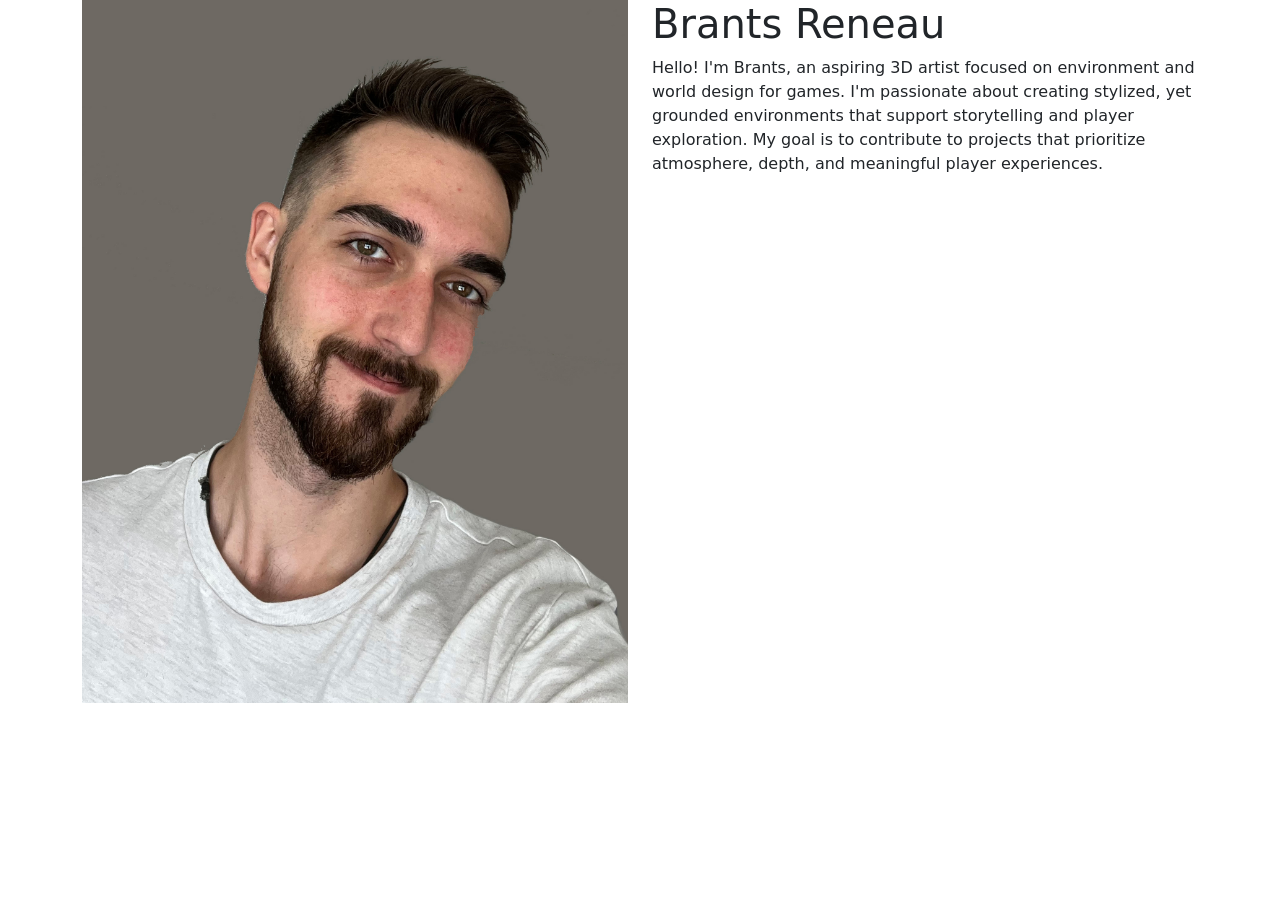
==== index.html @ c0c30247 "a a" ====
<!DOCTYPE html>

<html>

    <head>
        <meta charset='utf-8' />
        <meta name='viewport' content='width=device-width, initial-scale=1' />
        <link rel='stylesheet' href='https://cdnjs.cloudflare.com/ajax/libs/font-awesome/6.2.1/css/all.min.css' />
        <link rel='stylesheet' href='assets/css/style.css' />
        <link href="https://cdn.jsdelivr.net/npm/bootstrap@5.3.8/dist/css/bootstrap.min.css" rel="stylesheet" integrity="sha384-sRIl4kxILFvY47J16cr9ZwB07vP4J8+LH7qKQnuqkuIAvNWLzeN8tE5YBujZqJLB" crossorigin="anonymous">
    </head>

    <body>

        <div class="container">

            <div class="row">

                <div class="col-6">
                    <img src="assets/img/brants.png" alt="Photo of Brants Reneau" class="img-fluid">
                </div>
                
                <div class="col-6">

                    <h1>Brants Reneau</h1>
                    <p>Hello! I'm Brants, an aspiring 3D artist focused on environment and world design for games. 
                        I'm passionate about creating stylized, yet grounded environments that support storytelling and player exploration. 
                        My goal is to contribute to projects that prioritize atmosphere, depth, and meaningful player experiences.
                    </p>

                </div>
            </div>
        </div>
        
    </body>

    <script>
        
    </script>
    <script src="https://cdn.jsdelivr.net/npm/bootstrap@5.3.8/dist/js/bootstrap.bundle.min.js" integrity="sha384-FKyoEForCGlyvwx9Hj09JcYn3nv7wiPVlz7YYwJrWVcXK/BmnVDxM+D2scQbITxI" crossorigin="anonymous"></script>

</html>
---- assets/css/style.css ----
body {
    font-family: Arial, Helvetica, sans-serif;
}

.row.bio{
    width: 50%;
    
}
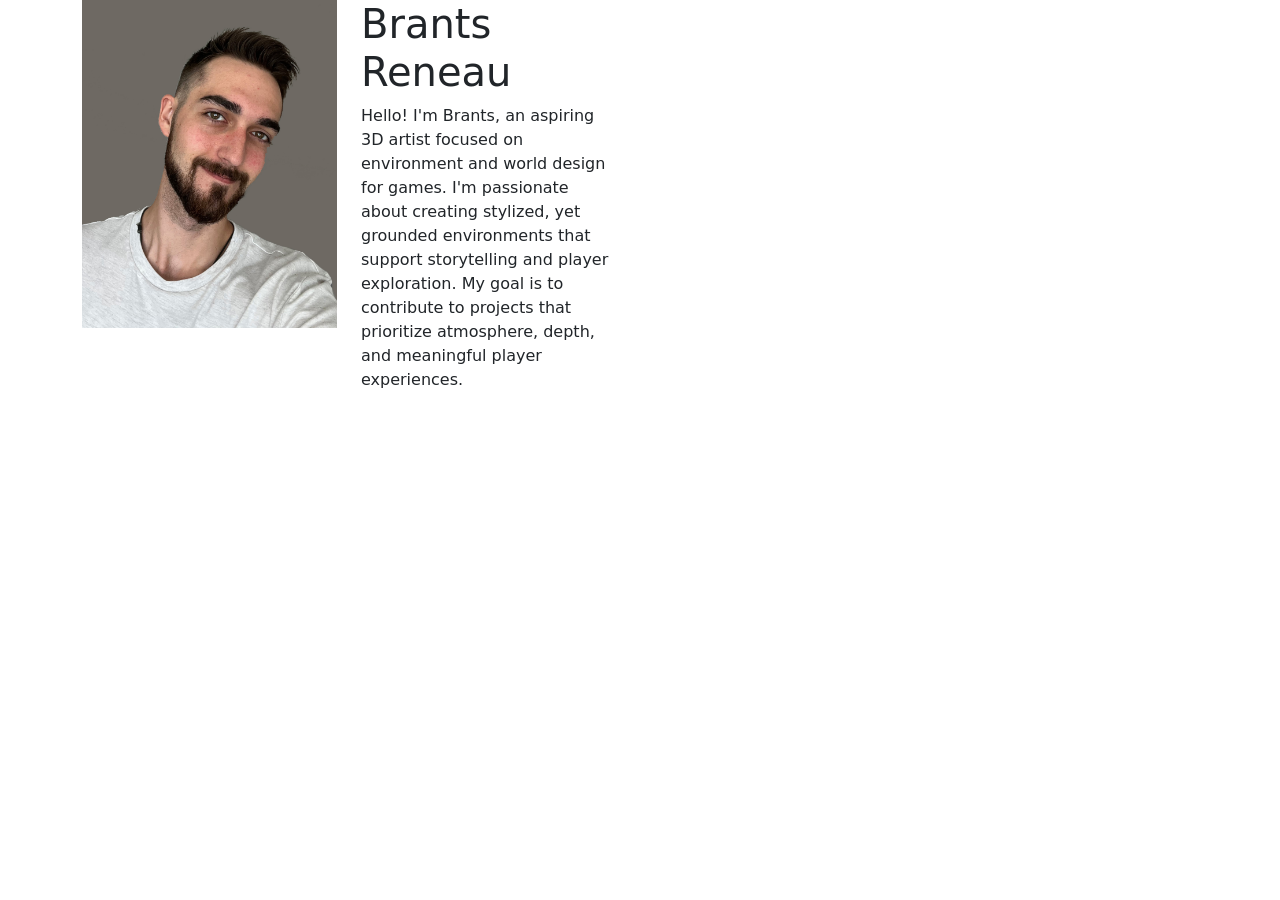
==== commit 0583b536: "b b" ====
--- a/index.html
+++ b/index.html
@@ -14,12 +14,12 @@
 
         <div class="container">
 
-            <div class="row">
+            <div class="row bio">
 
                 <div class="col-6">
                     <img src="assets/img/brants.png" alt="Photo of Brants Reneau" class="img-fluid">
                 </div>
-                
+
                 <div class="col-6">
 
                     <h1>Brants Reneau</h1>
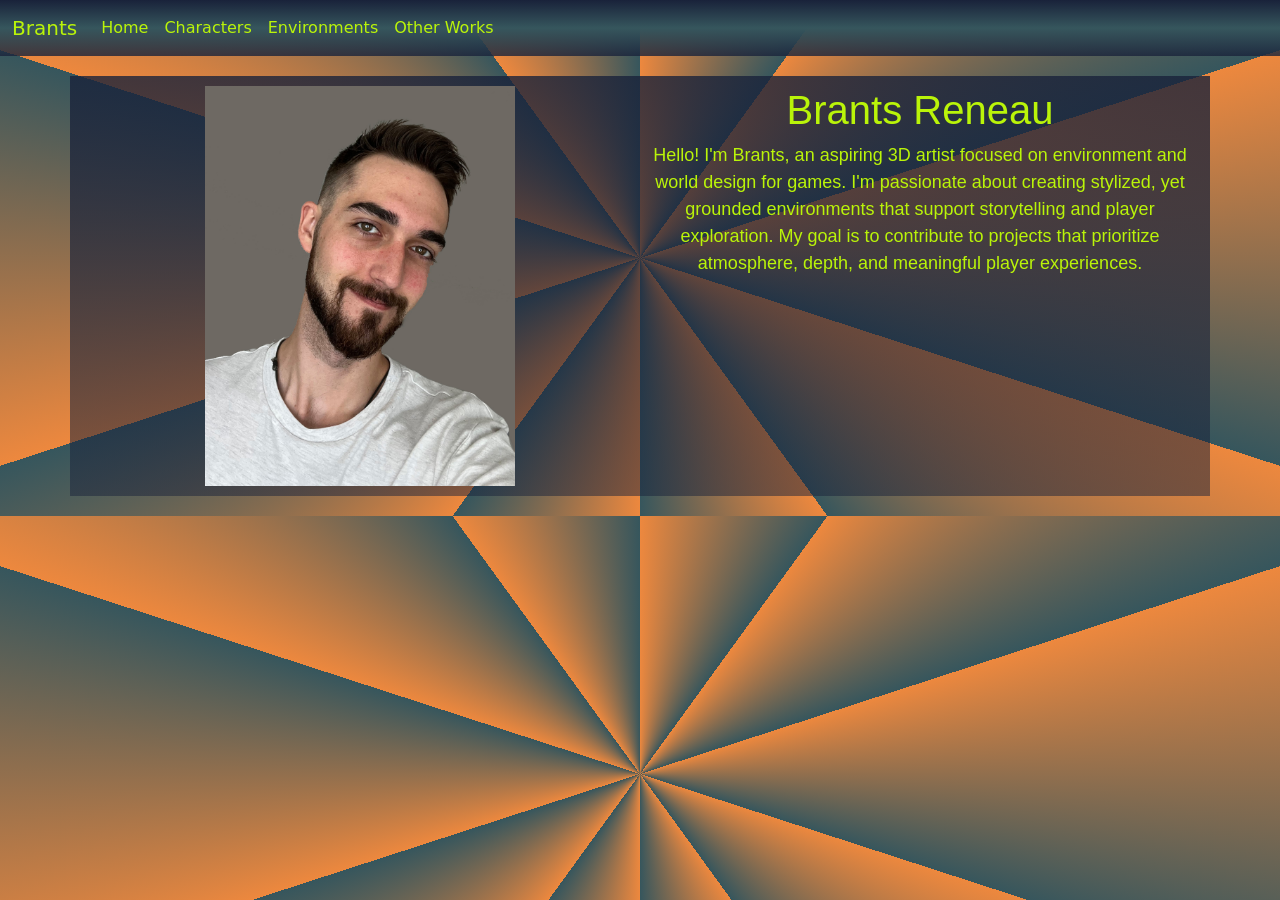
==== commit ce4785a9: "style and char page see title" ====
--- a/index.html
+++ b/index.html
@@ -2,41 +2,73 @@
 
 <html>
 
-    <head>
-        <meta charset='utf-8' />
-        <meta name='viewport' content='width=device-width, initial-scale=1' />
-        <link rel='stylesheet' href='https://cdnjs.cloudflare.com/ajax/libs/font-awesome/6.2.1/css/all.min.css' />
-        <link rel='stylesheet' href='assets/css/style.css' />
-        <link href="https://cdn.jsdelivr.net/npm/bootstrap@5.3.8/dist/css/bootstrap.min.css" rel="stylesheet" integrity="sha384-sRIl4kxILFvY47J16cr9ZwB07vP4J8+LH7qKQnuqkuIAvNWLzeN8tE5YBujZqJLB" crossorigin="anonymous">
-    </head>
+<head>
+    <meta charset='utf-8' />
+    <meta name='viewport' content='width=device-width, initial-scale=1' />
+    <link rel='stylesheet' href='https://cdnjs.cloudflare.com/ajax/libs/font-awesome/6.2.1/css/all.min.css' />
+    <link rel='stylesheet' href='assets/css/style.css' />
+    <link href="https://cdn.jsdelivr.net/npm/bootstrap@5.3.8/dist/css/bootstrap.min.css" rel="stylesheet"
+        integrity="sha384-sRIl4kxILFvY47J16cr9ZwB07vP4J8+LH7qKQnuqkuIAvNWLzeN8tE5YBujZqJLB" crossorigin="anonymous">
+</head>
 
-    <body>
+<body>
 
-        <div class="container">
-
-            <div class="row bio">
-
-                <div class="col-6">
-                    <img src="assets/img/brants.png" alt="Photo of Brants Reneau" class="img-fluid">
-                </div>
-
-                <div class="col-6">
-
-                    <h1>Brants Reneau</h1>
-                    <p>Hello! I'm Brants, an aspiring 3D artist focused on environment and world design for games. 
-                        I'm passionate about creating stylized, yet grounded environments that support storytelling and player exploration. 
-                        My goal is to contribute to projects that prioritize atmosphere, depth, and meaningful player experiences.
-                    </p>
-
-                </div>
+    <nav class="navbar navbar-expand-lg bg-characters">
+        <div class="container-fluid">
+            <a class="navbar-brand" href="index.html">Brants</a>
+            <button class="navbar-toggler" type="button" data-bs-toggle="collapse"
+                data-bs-target="#navbarSupportedContent" aria-controls="navbarSupportedContent" aria-expanded="false"
+                aria-label="Toggle navigation">
+                <span class="navbar-toggler-icon"></span>
+            </button>
+            <div class="collapse navbar-collapse" id="navbarSupportedContent">
+                <ul class="navbar-nav me-auto mb-2 mb-lg-0 nav-color">
+                    <li class="nav-item">
+                        <a class="nav-link" href="index.html">Home</a>
+                    </li>
+                    <li class="nav-item">
+                        <a class="nav-link" href="charactersPage.html">Characters</a>
+                    </li>
+                    <li class="nav-item">
+                        <a class="nav-link" href="environmentsPage.html">Environments</a>
+                    </li>
+                    <li class="nav-item">
+                        <a class="nav-link" href="otherWorksPage.html">Other Works</a>
+                    </li>
+                </ul>
             </div>
         </div>
-        
-    </body>
+    </nav>
 
-    <script>
-        
-    </script>
-    <script src="https://cdn.jsdelivr.net/npm/bootstrap@5.3.8/dist/js/bootstrap.bundle.min.js" integrity="sha384-FKyoEForCGlyvwx9Hj09JcYn3nv7wiPVlz7YYwJrWVcXK/BmnVDxM+D2scQbITxI" crossorigin="anonymous"></script>
+    <div class="container">
+
+        <div class="row bio">
+
+            <div class="col-6">
+                <img src="assets/img/brants.png" alt="Photo of Brants Reneau" class="img-fluid">
+            </div>
+
+            <div class="col-6">
+
+                <h1>Brants Reneau</h1>
+                <p>Hello! I'm Brants, an aspiring 3D artist focused on environment and world design for games.
+                    I'm passionate about creating stylized, yet grounded environments that support storytelling and
+                    player exploration.
+                    My goal is to contribute to projects that prioritize atmosphere, depth, and meaningful player
+                    experiences.
+                </p>
+
+            </div>
+        </div>
+    </div>
+
+</body>
+
+<script>
+
+</script>
+<script src="https://cdn.jsdelivr.net/npm/bootstrap@5.3.8/dist/js/bootstrap.bundle.min.js"
+    integrity="sha384-FKyoEForCGlyvwx9Hj09JcYn3nv7wiPVlz7YYwJrWVcXK/BmnVDxM+D2scQbITxI"
+    crossorigin="anonymous"></script>
 
 </html>
--- a/assets/css/style.css
+++ b/assets/css/style.css
@@ -2,7 +2,65 @@
     font-family: Arial, Helvetica, sans-serif;
 }
 
-.row.bio{
-    width: 50%;
-    
+h1 {
+    text-align: center;
+    font-family: Arial, Helvetica, sans-serif;
+    font-weight: bold;
+}
+
+p {
+    font-family: Arial, Helvetica, sans-serif;
+    font-size: 18px;
+}
+
+img{
+    max-height: 400px;
+}
+
+.row {
+    justify-content: center;
+}
+
+.col-12 {
+    display: flex;
+    text-align: center;
+    justify-content: center;
+    align-items: center;
+}
+
+.col-6 {
+    text-align: center;
+    justify-content: center;
+    align-items: center;
+}
+
+.row {
+    padding: 10px;
+}
+
+body {
+    background-image: repeating-conic-gradient(rgb(237, 136, 62) 10%, rgb(54, 86, 93) 20%);
+}
+
+.bg-characters {
+    background-image: linear-gradient(rgb(25, 34, 58), rgb(54, 86, 93), rgba(25, 34, 58, 0.8));
+}
+
+.navbar a {
+    color: rgb(186, 244, 9);
+}
+.navbar a:hover {
+    color: white;
+    font-size: 18px;
+}
+
+.nav-item {
+    color: rgb(237, 136, 62);
+}
+
+
+.container {
+    background-image:linear-gradient(rgba(25, 34, 58, 0.8), rgba(25, 34, 58, 0.5));
+    color: rgb(186, 244, 9);
+    margin: 20px;
 }
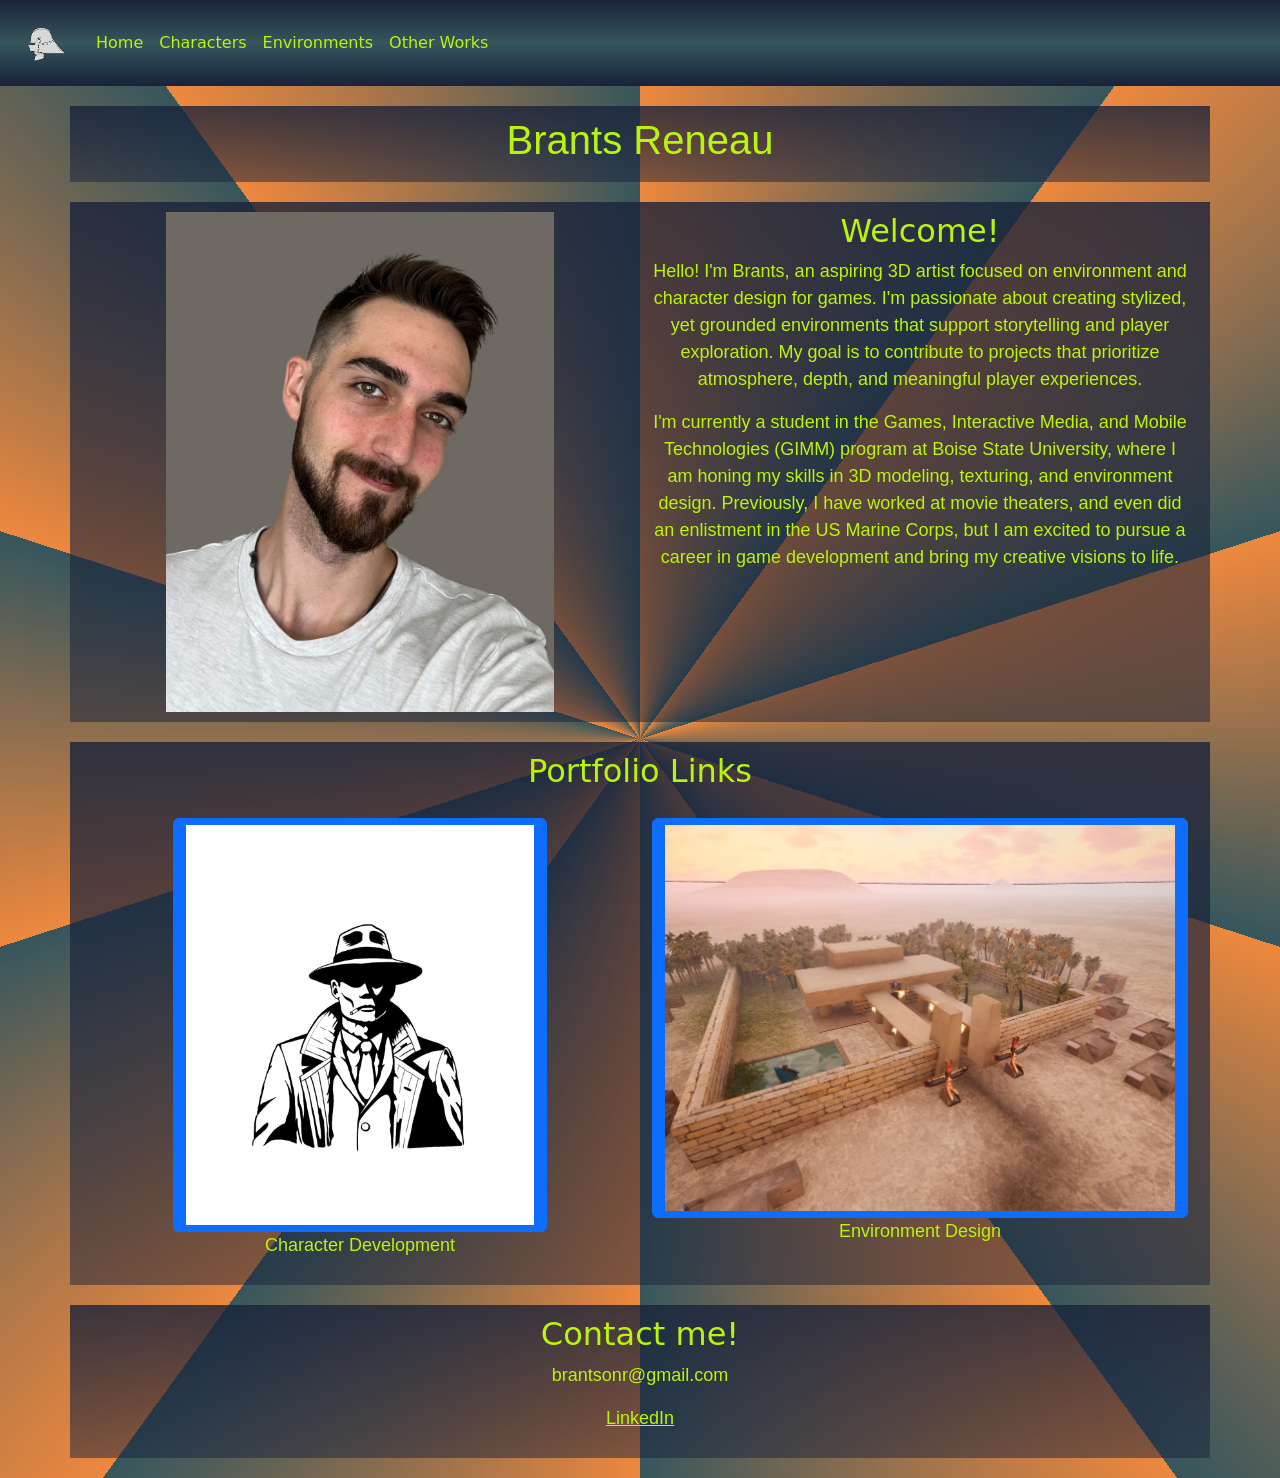
==== commit 6a959754: "finished index and modified nav bar modded css" ====
--- a/index.html
+++ b/index.html
@@ -15,7 +15,9 @@
 
     <nav class="navbar navbar-expand-lg bg-characters">
         <div class="container-fluid">
-            <a class="navbar-brand" href="index.html">Brants</a>
+            <a class="navbar-brand" href="#">
+                <img src="assets/img/SalletLogo.png" alt="Sallet Logo" width=60px>
+            </a>
             <button class="navbar-toggler" type="button" data-bs-toggle="collapse"
                 data-bs-target="#navbarSupportedContent" aria-controls="navbarSupportedContent" aria-expanded="false"
                 aria-label="Toggle navigation">
@@ -41,24 +43,73 @@
     </nav>
 
     <div class="container">
+        <div class="row">
+            <div class="col-12">
+                <h1>Brants Reneau</h1>
+            </div>
+        </div>
+    </div>
+
+    <div class="container">
 
         <div class="row bio">
 
             <div class="col-6">
-                <img src="assets/img/brants.png" alt="Photo of Brants Reneau" class="img-fluid">
+                <img src="assets/img/brants.png" alt="Photo of Brants Reneau" class="img-fluid me">
             </div>
 
             <div class="col-6">
 
-                <h1>Brants Reneau</h1>
-                <p>Hello! I'm Brants, an aspiring 3D artist focused on environment and world design for games.
+                <h2>Welcome!</h2>
+                <p>Hello! I'm Brants, an aspiring 3D artist focused on environment and character design for games.
                     I'm passionate about creating stylized, yet grounded environments that support storytelling and
-                    player exploration.
-                    My goal is to contribute to projects that prioritize atmosphere, depth, and meaningful player
+                    player exploration. My goal is to contribute to projects that prioritize atmosphere, depth, and
+                    meaningful player
                     experiences.
+                </p>
+                <p>I'm currently a student in the Games, Interactive Media, and Mobile Technologies (GIMM)
+                    program at
+                    Boise State University, where I am honing my skills in 3D modeling, texturing, and environment
+                    design. Previously, I have worked at movie theaters, and even did an enlistment in the US Marine
+                    Corps, but I am excited to pursue a career in game development and bring my creative visions to
+                    life.
                 </p>
 
             </div>
+        </div>
+    </div>
+
+    <div class="container">
+        <div class="row">
+            <div class="col-12">
+                <h2>Portfolio Links</h2>
+            </div>
+        </div>
+        <div class="row">
+            <div class="col-6">
+                <a href="charactersPage.html" class="btn btn-primary">
+                    <img src="assets/img/CharlieCover.png" alt="To Character Page" class="img-fluid">
+                </a>
+                <p>Character Development</p>
+            </div>
+            <div class="col-6">
+                <a href="environmentsPage.html" class="btn btn-primary">
+                    <img src="assets/img/inebuhedj2.png" alt="To Environment Page" class="img-fluid">
+                </a>
+                <p>Environment Design</p>
+            </div>
+        </div>
+    </div>
+
+    <div class="container">
+        <div class="row">
+            <div class="col-3"></div>
+            <div class="col-6">
+                <h2>Contact me!</h2>
+                <p>brantsonr@gmail.com</p>
+                <p><a href="https://www.linkedin.com/in/brants-reneau" target="_blank">LinkedIn</a></p>
+            </div>
+            <div class="col-3"></div>
         </div>
     </div>
 
--- a/assets/css/style.css
+++ b/assets/css/style.css
@@ -17,6 +17,10 @@
     max-height: 400px;
 }
 
+.img-fluid.me{
+    max-height: 500px;
+}
+
 .row {
     justify-content: center;
 }
@@ -33,6 +37,13 @@
     justify-content: center;
     align-items: center;
 }
+.col-6 a {
+    color: rgb(186, 244, 9);
+}
+.col-6 a:hover {
+    color: white;
+    font-size: 18px;
+}
 
 .row {
     padding: 10px;
@@ -43,7 +54,7 @@
 }
 
 .bg-characters {
-    background-image: linear-gradient(rgb(25, 34, 58), rgb(54, 86, 93), rgba(25, 34, 58, 0.8));
+    background-image: linear-gradient(rgb(25, 34, 58), rgb(54, 86, 93), rgba(25, 34, 58, 1));
 }
 
 .navbar a {
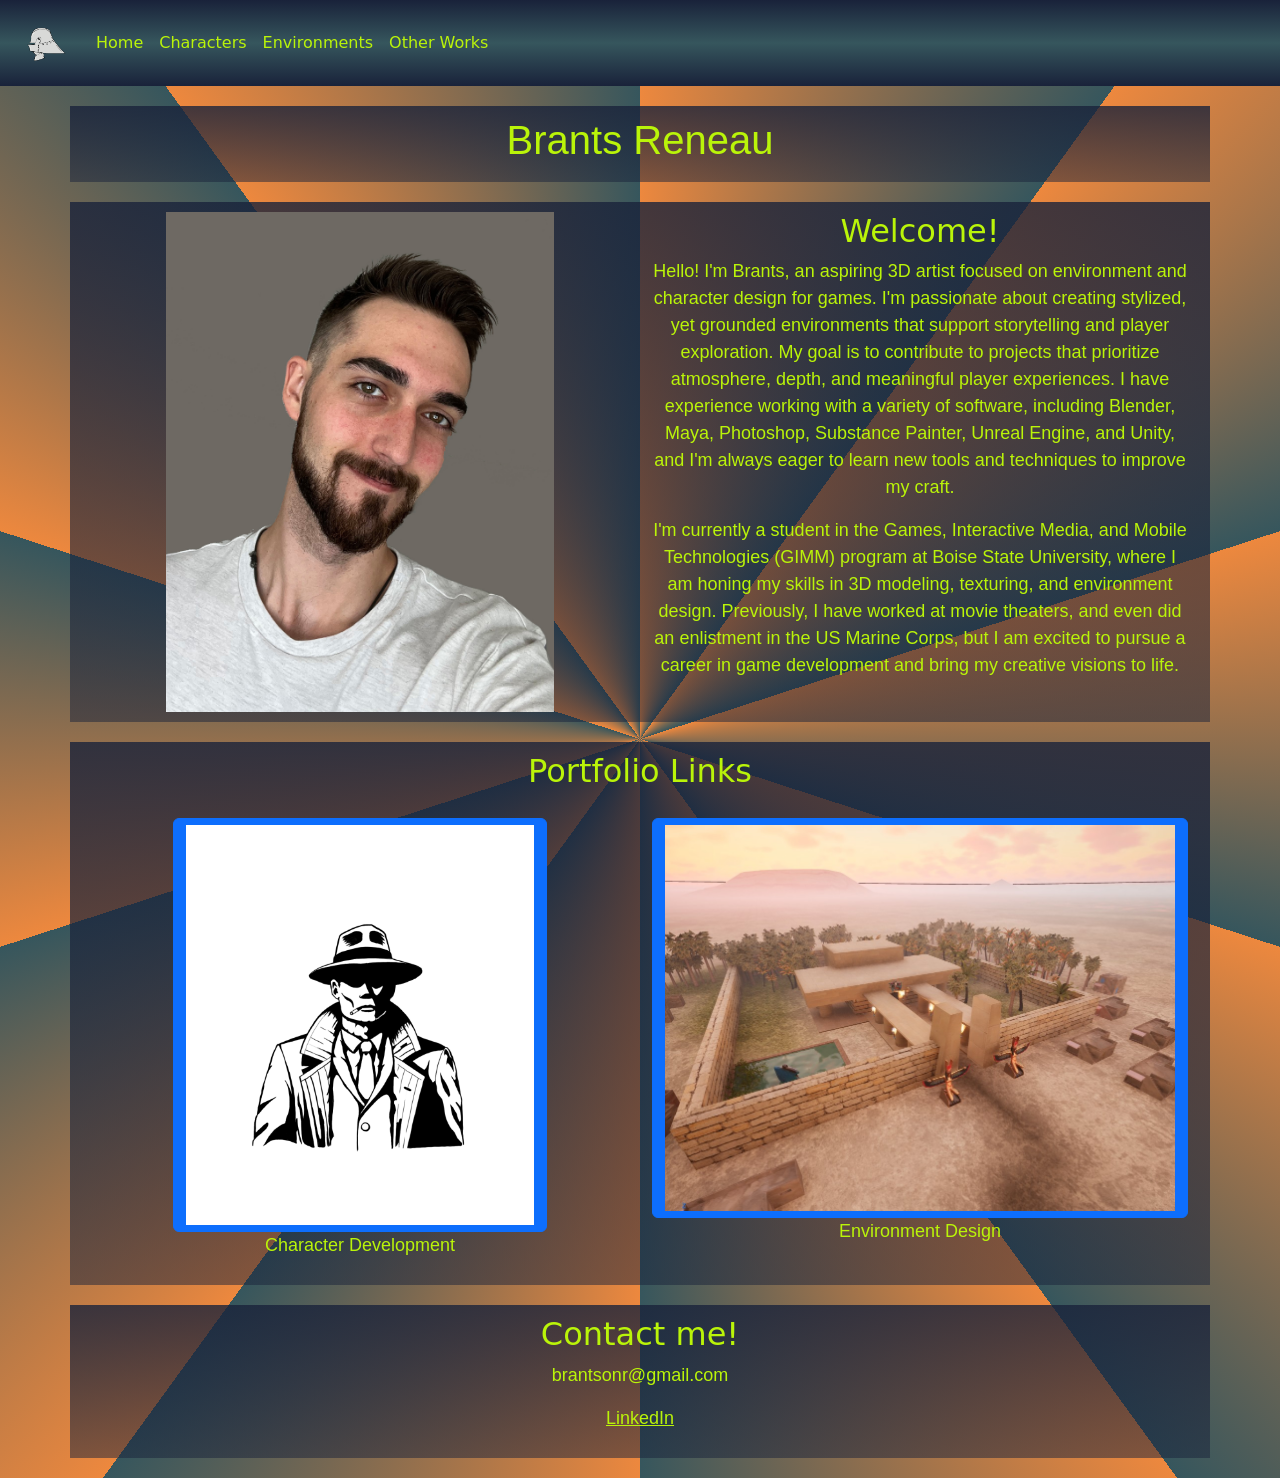
==== commit 208ca46d: "added to bio added to bio and other works" ====
--- a/index.html
+++ b/index.html
@@ -65,7 +65,9 @@
                     I'm passionate about creating stylized, yet grounded environments that support storytelling and
                     player exploration. My goal is to contribute to projects that prioritize atmosphere, depth, and
                     meaningful player
-                    experiences.
+                    experiences. I have experience working with a variety of software, including Blender, Maya, Photoshop,
+                    Substance Painter, Unreal Engine, and Unity, and I'm always eager to learn new tools and techniques
+                    to improve my craft.
                 </p>
                 <p>I'm currently a student in the Games, Interactive Media, and Mobile Technologies (GIMM)
                     program at
--- a/assets/css/style.css
+++ b/assets/css/style.css
@@ -16,6 +16,13 @@
 img{
     max-height: 400px;
 }
+
+video {
+    max-width: 75%;
+    height: auto;
+}
+
+
 
 .img-fluid.me{
     max-height: 500px;
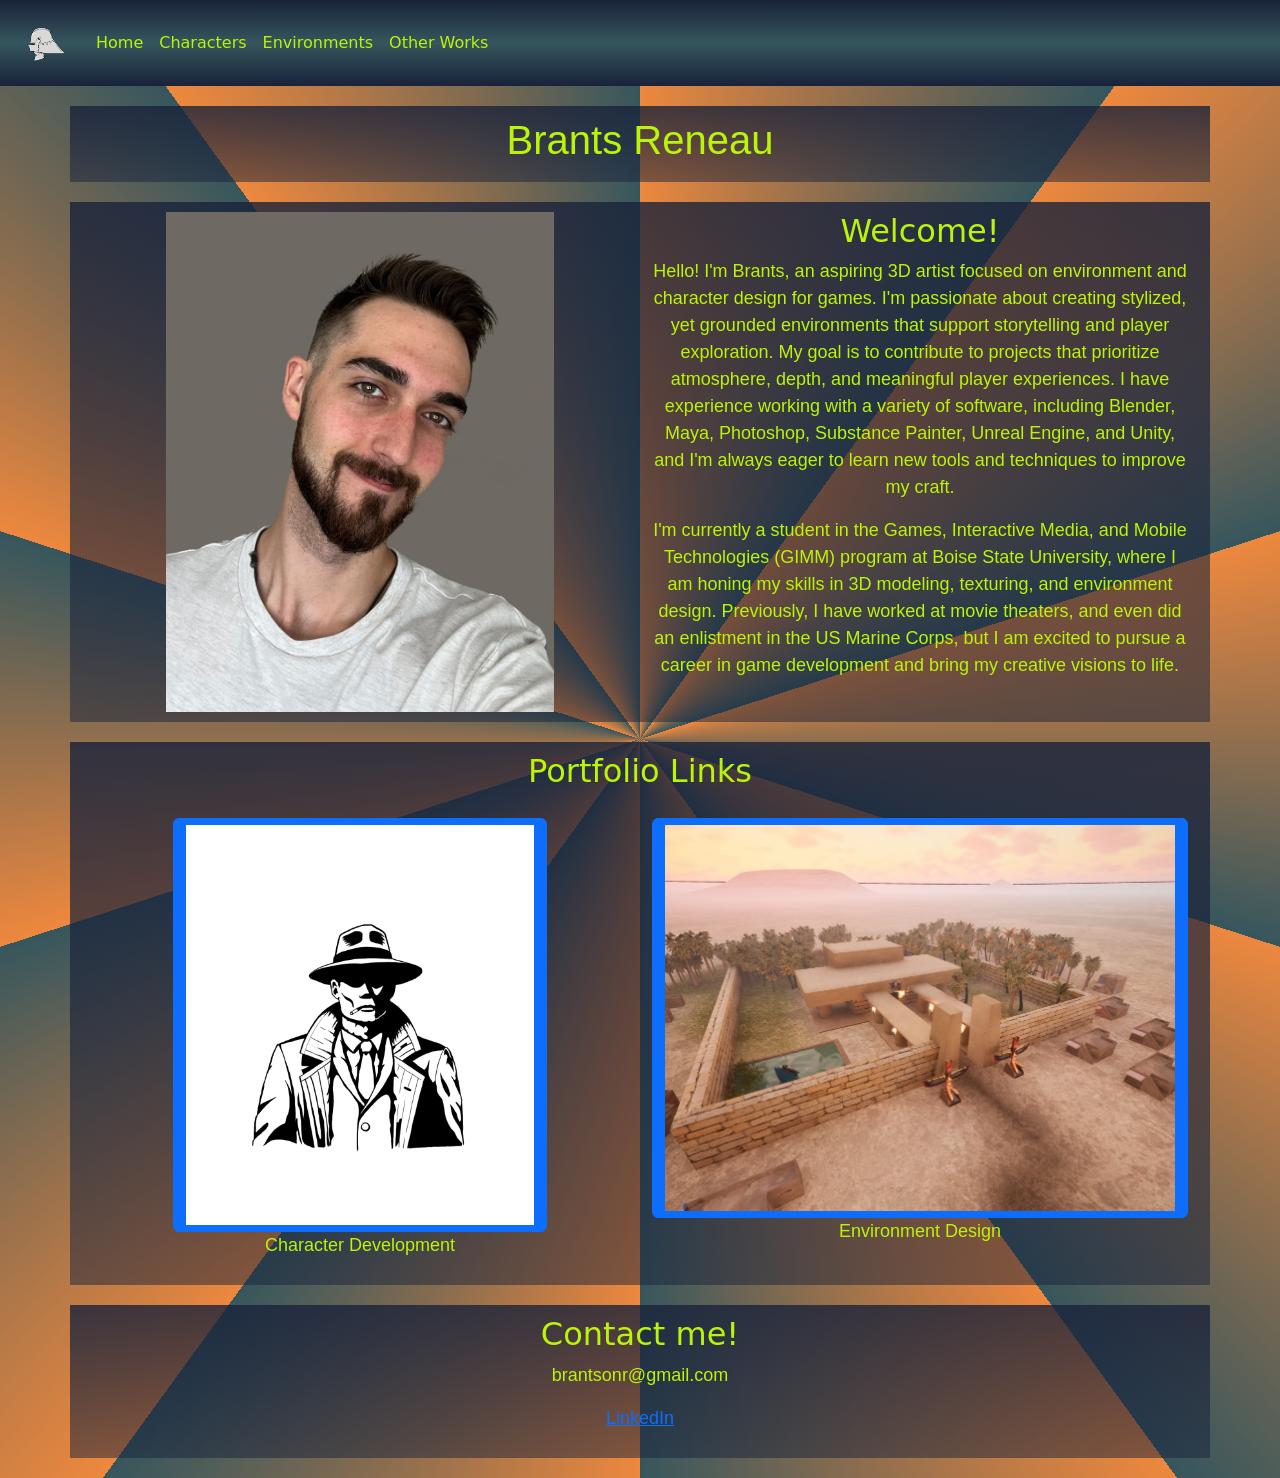
==== commit 903cbb23: "fixed mobile view col-12 col-md-x" ====
--- a/index.html
+++ b/index.html
@@ -1,6 +1,6 @@
 <!DOCTYPE html>
 
-<html>
+<html lang="en-US">
 
 <head>
     <meta charset='utf-8' />
@@ -9,6 +9,7 @@
     <link rel='stylesheet' href='assets/css/style.css' />
     <link href="https://cdn.jsdelivr.net/npm/bootstrap@5.3.8/dist/css/bootstrap.min.css" rel="stylesheet"
         integrity="sha384-sRIl4kxILFvY47J16cr9ZwB07vP4J8+LH7qKQnuqkuIAvNWLzeN8tE5YBujZqJLB" crossorigin="anonymous">
+    <title>Brants Reneau Portfolio-Home</title>
 </head>
 
 <body>
@@ -54,11 +55,11 @@
 
         <div class="row bio">
 
-            <div class="col-6">
+            <div class="col-12 col-md-6">
                 <img src="assets/img/brants.png" alt="Photo of Brants Reneau" class="img-fluid me">
             </div>
 
-            <div class="col-6">
+            <div class="col-12 col-md-6">
 
                 <h2>Welcome!</h2>
                 <p>Hello! I'm Brants, an aspiring 3D artist focused on environment and character design for games.
@@ -88,13 +89,13 @@
             </div>
         </div>
         <div class="row">
-            <div class="col-6">
+            <div class="col-12 col-md-6">
                 <a href="charactersPage.html" class="btn btn-primary">
                     <img src="assets/img/CharlieCover.png" alt="To Character Page" class="img-fluid">
                 </a>
                 <p>Character Development</p>
             </div>
-            <div class="col-6">
+            <div class="col-12 col-md-6">
                 <a href="environmentsPage.html" class="btn btn-primary">
                     <img src="assets/img/inebuhedj2.png" alt="To Environment Page" class="img-fluid">
                 </a>
@@ -105,13 +106,13 @@
 
     <div class="container">
         <div class="row">
-            <div class="col-3"></div>
-            <div class="col-6">
+            <div class="col-12 col-md-3"></div>
+            <div class="col-12 col-md-6">
                 <h2>Contact me!</h2>
                 <p>brantsonr@gmail.com</p>
                 <p><a href="https://www.linkedin.com/in/brants-reneau" target="_blank">LinkedIn</a></p>
             </div>
-            <div class="col-3"></div>
+            <div class="col-12 col-md-3"></div>
         </div>
     </div>
 
--- a/assets/css/style.css
+++ b/assets/css/style.css
@@ -13,7 +13,7 @@
     font-size: 18px;
 }
 
-img{
+img {
     max-height: 400px;
 }
 
@@ -22,9 +22,7 @@
     height: auto;
 }
 
-
-
-.img-fluid.me{
+.img-fluid.me {
     max-height: 500px;
 }
 
@@ -33,10 +31,17 @@
 }
 
 .col-12 {
-    display: flex;
+    text-align: center;
+}
+
+.col-4 {
     text-align: center;
     justify-content: center;
     align-items: center;
+}
+
+.col-4 a {
+    color: rgb(186, 244, 9);
 }
 
 .col-6 {
@@ -44,9 +49,11 @@
     justify-content: center;
     align-items: center;
 }
+
 .col-6 a {
     color: rgb(186, 244, 9);
 }
+
 .col-6 a:hover {
     color: white;
     font-size: 18px;
@@ -67,6 +74,7 @@
 .navbar a {
     color: rgb(186, 244, 9);
 }
+
 .navbar a:hover {
     color: white;
     font-size: 18px;
@@ -78,7 +86,11 @@
 
 
 .container {
-    background-image:linear-gradient(rgba(25, 34, 58, 0.8), rgba(25, 34, 58, 0.5));
+    background-image: linear-gradient(rgba(25, 34, 58, 0.8), rgba(25, 34, 58, 0.5));
     color: rgb(186, 244, 9);
     margin: 20px;
+}
+
+.navbar-toggler-icon {
+    background-color: rgb(237, 136, 62);
 }
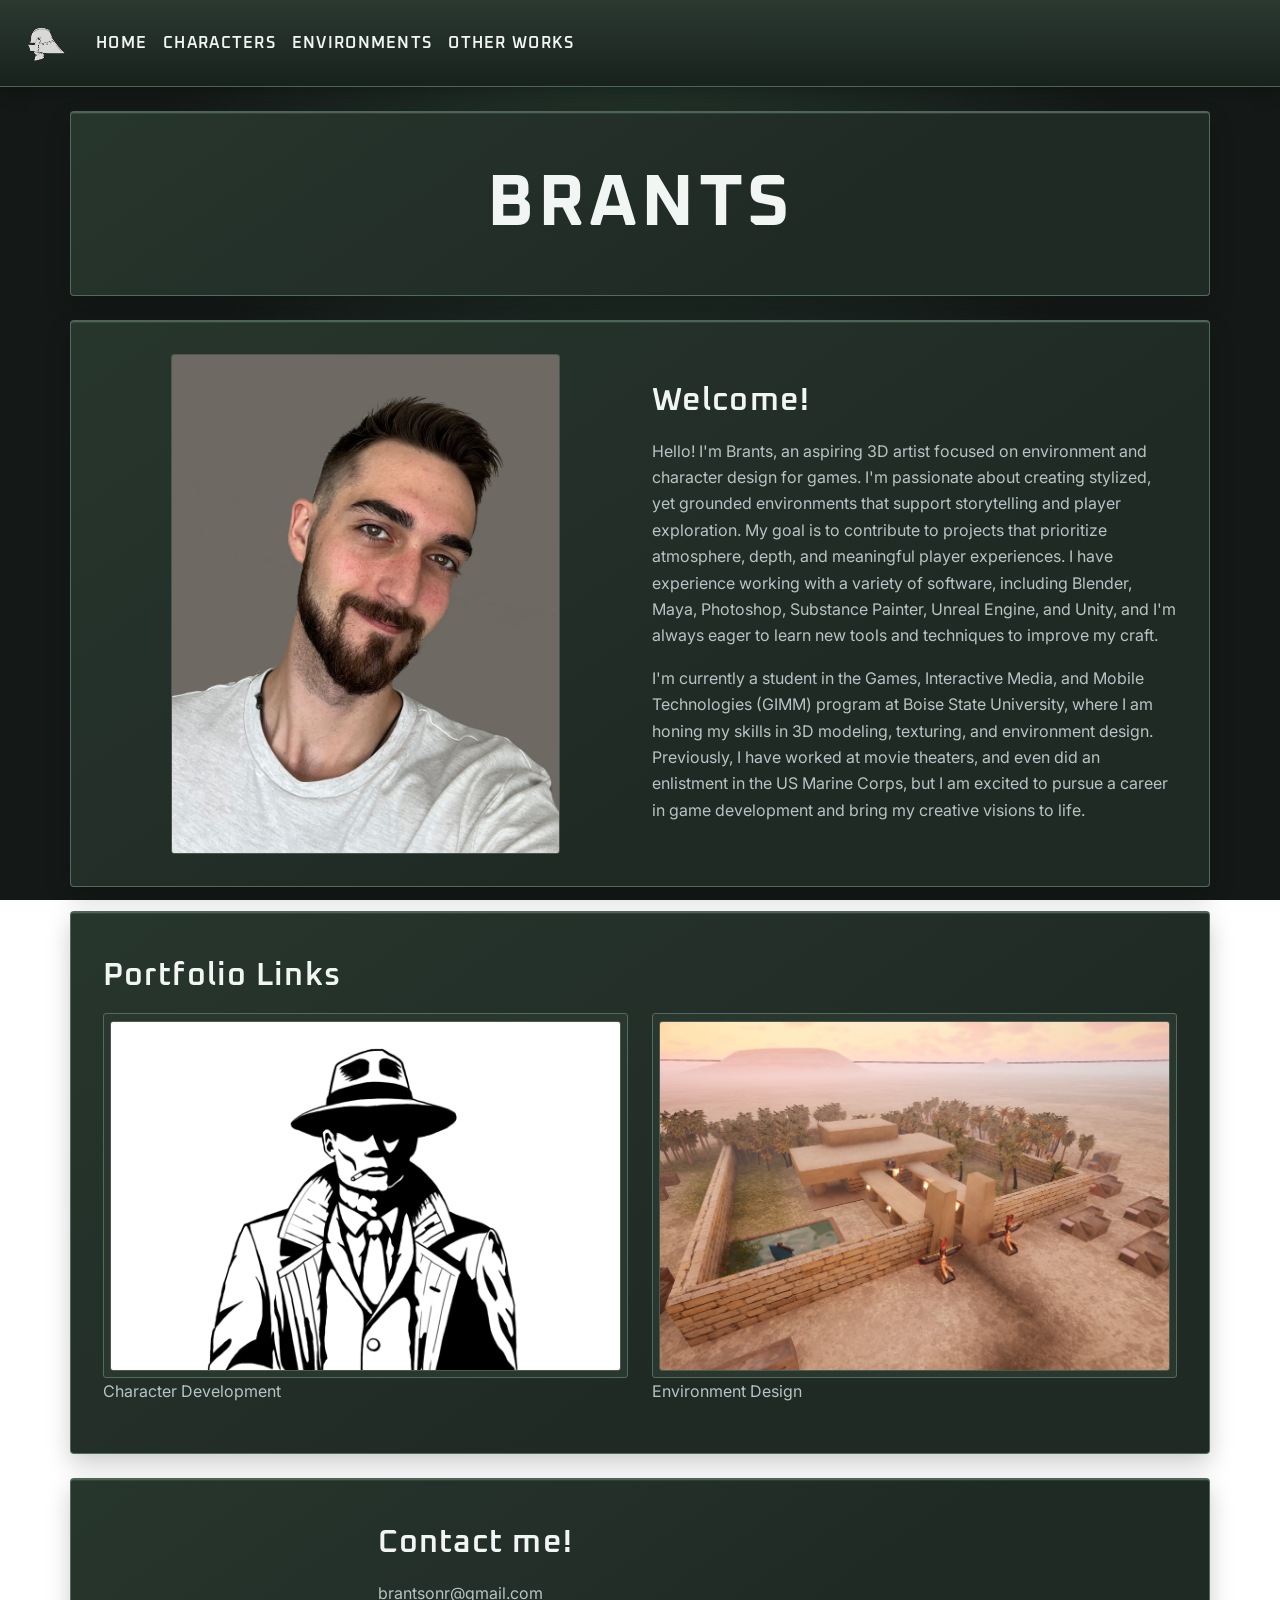
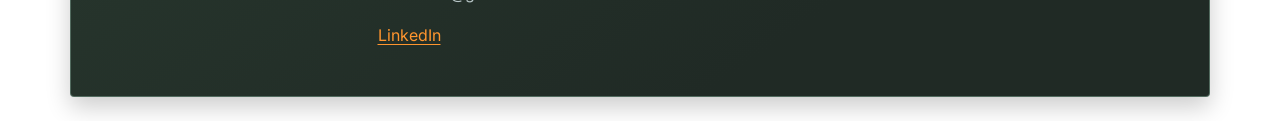
==== commit a8a4d083: "Swapped old pages and style" ====
--- a/index.html
+++ b/index.html
@@ -6,18 +6,18 @@
     <meta charset='utf-8' />
     <meta name='viewport' content='width=device-width, initial-scale=1' />
     <link rel='stylesheet' href='https://cdnjs.cloudflare.com/ajax/libs/font-awesome/6.2.1/css/all.min.css' />
-    <link rel='stylesheet' href='assets/css/style.css' />
     <link href="https://cdn.jsdelivr.net/npm/bootstrap@5.3.8/dist/css/bootstrap.min.css" rel="stylesheet"
         integrity="sha384-sRIl4kxILFvY47J16cr9ZwB07vP4J8+LH7qKQnuqkuIAvNWLzeN8tE5YBujZqJLB" crossorigin="anonymous">
-    <title>Brants Reneau Portfolio-Home</title>
+    <link rel='stylesheet' href='assets/css/style.css' />
+    <title>Brants Portfolio-Home</title>
 </head>
 
 <body>
 
     <nav class="navbar navbar-expand-lg bg-characters">
         <div class="container-fluid">
-            <a class="navbar-brand" href="#">
-                <img src="assets/img/SalletLogo.png" alt="Sallet Logo" width=60px>
+            <a class="navbar-brand" href="index.html">
+                <img src="assets/img/SalletLogo.png" alt="Sallet Logo" width="60">
             </a>
             <button class="navbar-toggler" type="button" data-bs-toggle="collapse"
                 data-bs-target="#navbarSupportedContent" aria-controls="navbarSupportedContent" aria-expanded="false"
@@ -46,7 +46,7 @@
     <div class="container">
         <div class="row">
             <div class="col-12">
-                <h1>Brants Reneau</h1>
+                <h1>BRANTS</h1>
             </div>
         </div>
     </div>
@@ -116,7 +116,7 @@
         </div>
     </div>
 
-</body>
+
 
 <script>
 
@@ -125,4 +125,7 @@
     integrity="sha384-FKyoEForCGlyvwx9Hj09JcYn3nv7wiPVlz7YYwJrWVcXK/BmnVDxM+D2scQbITxI"
     crossorigin="anonymous"></script>
 
+
+</body>
+
 </html>
